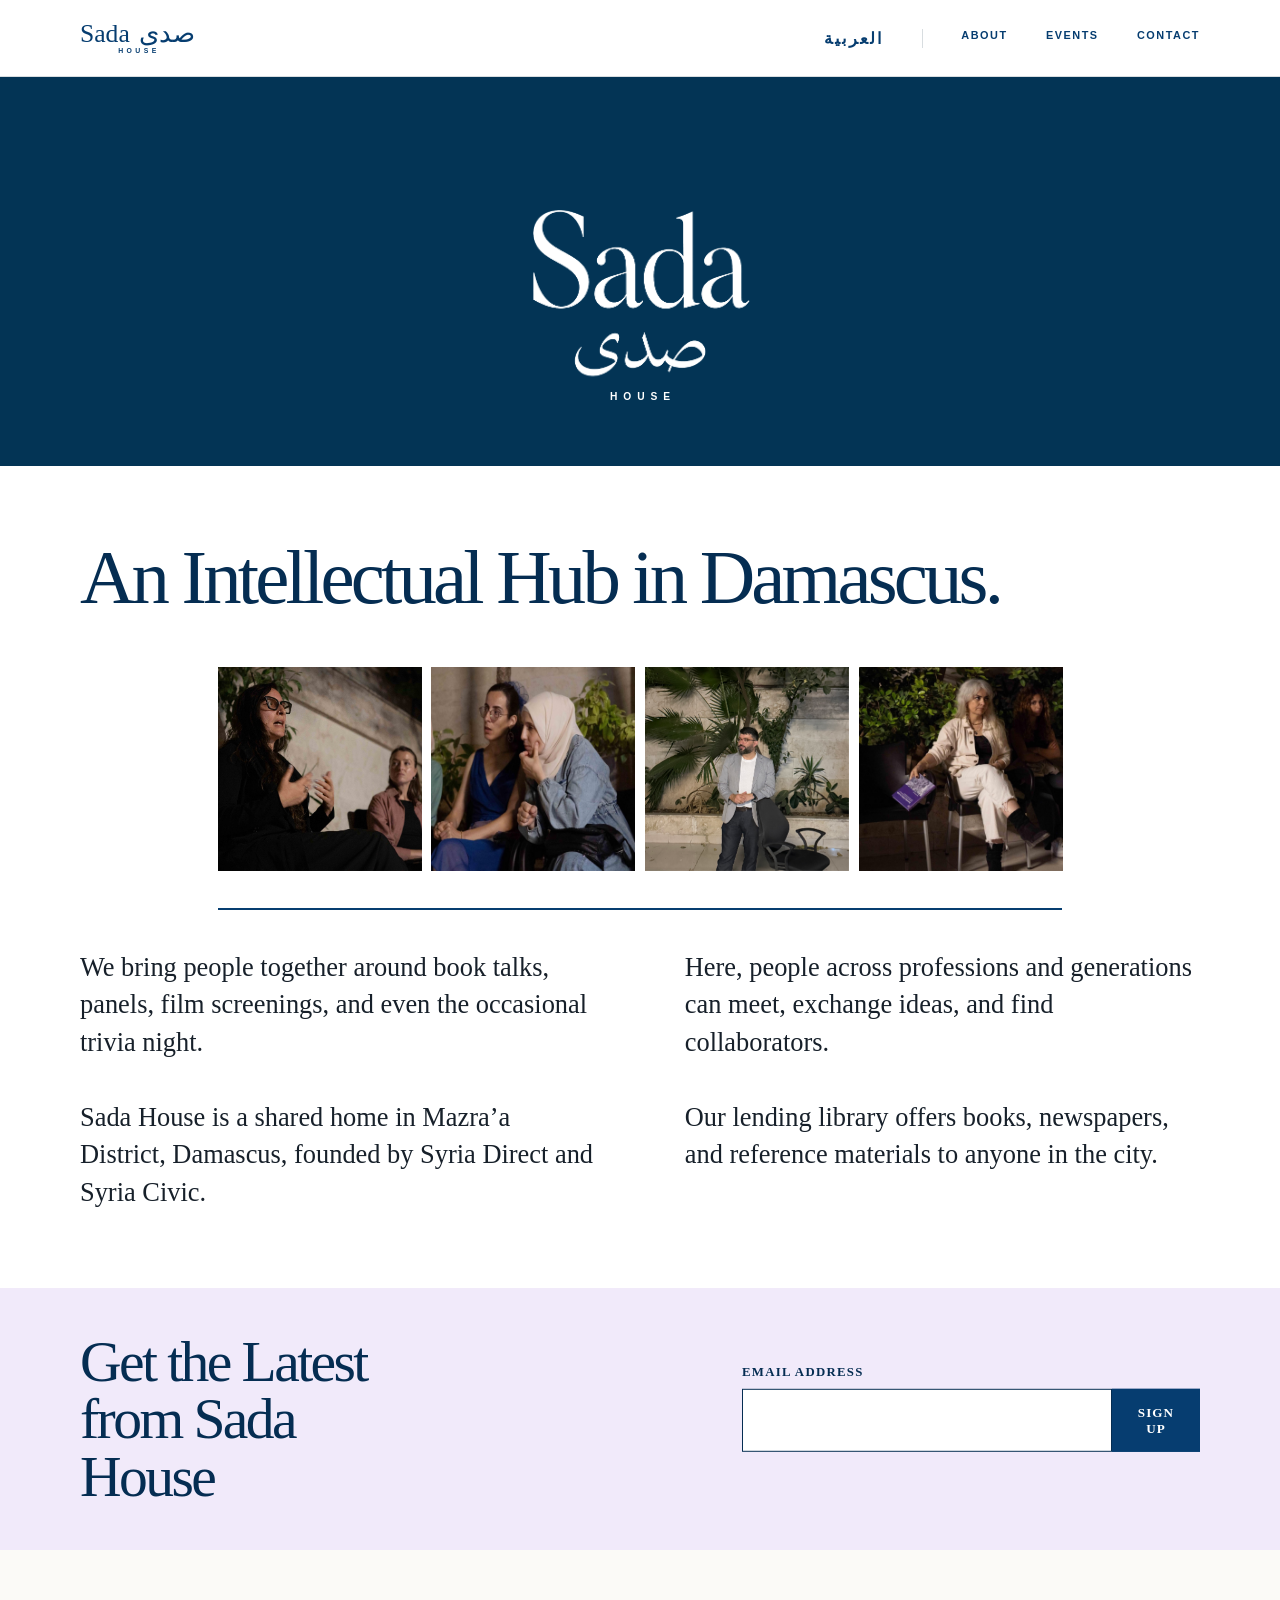
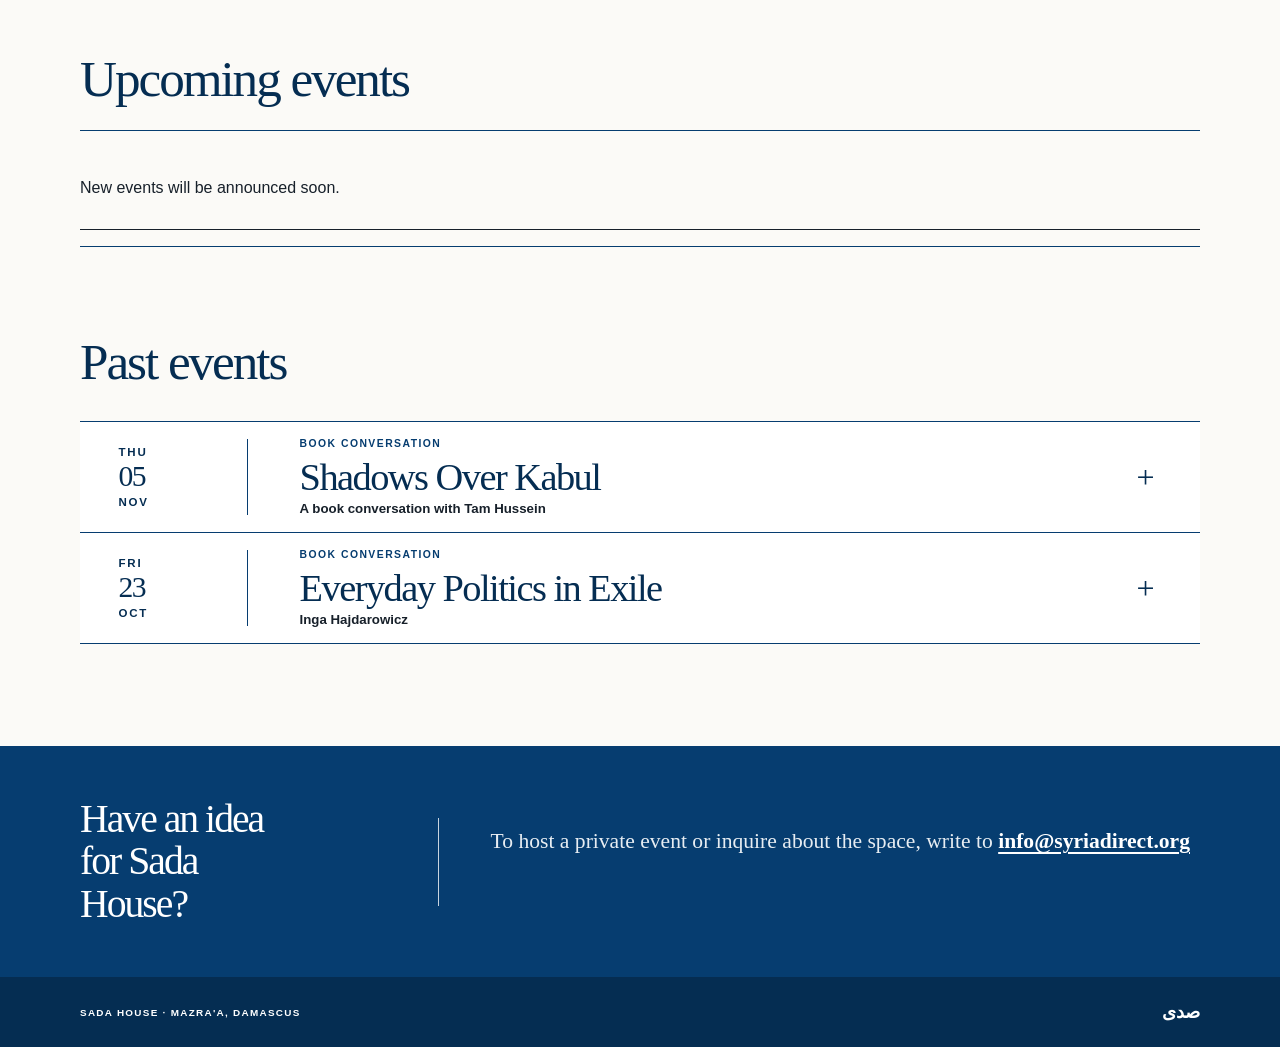
==== index.html @ ff2eebc8 "Add files via upload" ====
<!doctype html>
<html lang="en">
<head>
  <meta charset="utf-8">
  <meta name="viewport" content="width=device-width, initial-scale=1">
  <meta name="description" content="Sada House is a gathering place in Damascus for talks, books, and conversation.">
  <title>Sada House — Damascus</title>
  <link rel="alternate" hreflang="ar" href="ar.html">
  <link rel="stylesheet" href="styles.css?v=2">
</head>
<body>
  <a class="skip-link" href="#main">Skip to content</a>

  <header class="site-header">
    <div class="header-inner">
      <a class="header-brand" href="#top" aria-label="Sada House home">
        <span class="header-wordmark-latin">Sada</span>
        <span class="header-wordmark-arabic" lang="ar" dir="rtl">صدى</span>
        <span class="header-wordmark-house">House</span>
      </a>
      <nav aria-label="Primary navigation">
        <a class="language-toggle" href="ar.html" lang="ar" hreflang="ar">العربية</a>
        <a href="#about">About</a>
        <a href="#events">Events</a>
        <a href="#contact">Contact</a>
      </nav>
    </div>
  </header>

  <main id="main">
    <section class="introduction" id="top">
      <div class="page-column intro-inner">
        <img class="main-logo" src="assets/sada-house-opening-transparent.png" alt="Sada House">
        <span class="main-logo-house">House</span>
      </div>
    </section>

    <section class="about-section" id="about" aria-labelledby="about-title">
      <div class="page-column">
        <div class="about-heading">
          <h2 id="about-title">An Intellectual Hub in Damascus.</h2>
        </div>
        <figure class="photo-bulletin" aria-label="Scenes from gatherings at Sada House">
          <div class="bulletin-photo bulletin-photo-1"><img src="assets/bulletin-2.jpg" alt="A speaker in conversation at Sada House."></div>
          <div class="bulletin-photo bulletin-photo-2"><img src="assets/bulletin-4.jpg" alt="Two audience members listening at Sada House."></div>
          <div class="bulletin-photo bulletin-photo-3"><img src="assets/bulletin-1.jpg" alt="A guest speaking in the Sada House garden."></div>
          <div class="bulletin-photo bulletin-photo-4"><img src="assets/bulletin-3.jpg" alt="An audience member holding a book at Sada House."></div>
        </figure>
        <div class="about-copy">
          <p>We bring people together around book talks, panels, film screenings, and even the occasional trivia night.<br><br>Sada House is a shared home in Mazra’a District, Damascus, founded by Syria Direct and Syria Civic.</p>
          <p>Here, people across professions and generations can meet, exchange ideas, and find collaborators.<br><br>Our lending library offers books, newspapers, and reference materials to anyone in the city.</p>
        </div>
      </div>
    </section>

    <section class="updates-section" id="updates" aria-labelledby="updates-title">
      <div class="page-column updates-inner">
        <div>
          <h2 id="updates-title">Get the Latest from Sada House</h2>
        </div>
        <form class="updates-form" action="mailto:info@syriadirect.org?subject=Sada%20House%20email%20updates" method="post" enctype="text/plain">
          <label for="updates-email">Email address</label>
          <div class="updates-fields">
            <input id="updates-email" name="email" type="email" autocomplete="email" required>
            <button type="submit">Sign up</button>
          </div>
        </form>
      </div>
    </section>

    <section class="events-section" id="events" aria-labelledby="events-title">
      <div class="page-column">
        <section class="programme-group" aria-labelledby="events-title">
          <h1 id="events-title">Upcoming events</h1>
          <div id="featured-event" class="event-list" aria-live="polite"></div>
          <div class="compact-event-list" id="upcoming-events"></div>
        </section>

        <section class="programme-group past-programme" id="past-events-section" aria-labelledby="past-title">
          <div class="programme-heading-row">
            <h2 id="past-title">Past events</h2>
          </div>
          <div class="compact-event-list" id="past-events"></div>
        </section>
      </div>
    </section>

    <section class="contact-section" id="contact" aria-labelledby="contact-title">
      <div class="page-column contact-inner">
        <h2 class="contact-title" id="contact-title">Have an idea for Sada House?</h2>
        <p class="contact-copy">To host a private event or inquire about the space, write to <a href="mailto:info@syriadirect.org">info@syriadirect.org</a></p>
      </div>
    </section>
  </main>

  <footer>
    <div class="page-column footer-inner">
      <p>Sada House · Mazra'a, Damascus</p>
      <p>صدى</p>
    </div>
  </footer>

  <script src="events.js?v=4"></script>
  <script src="script.js?v=2"></script>
</body>
</html>
---- styles.css ----
:root {
  --navy: #063d70;
  --navy-dark: #052d52;
  --ink: #17202a;
  --muted: #67717a;
  --paper: #ffffff;
  --wash: #fbfaf7;
  --lavender: #f1eafa;
  --line: #d8dde0;
  --column: 1120px;
  --reading: 720px;
}

* { box-sizing: border-box; }
html { scroll-behavior: smooth; }
body {
  background: var(--paper);
  color: var(--ink);
  font-family: Arial, Helvetica, sans-serif;
  margin: 0;
}
img { display: block; max-width: 100%; }
a { color: inherit; }
.page-column, .header-inner {
  margin: 0 auto;
  max-width: var(--column);
  width: calc(100% - 3rem);
}
.skip-link {
  background: white;
  left: 1rem;
  padding: .75rem 1rem;
  position: fixed;
  top: -5rem;
  z-index: 100;
}
.skip-link:focus { top: 1rem; }

.site-header {
  background: rgba(255,255,255,.96);
  border-bottom: 1px solid var(--line);
  position: sticky;
  top: 0;
  z-index: 20;
}
.header-inner {
  align-items: center;
  display: flex;
  height: 76px;
  justify-content: space-between;
}
.header-brand {
  align-items: end;
  color: var(--navy);
  direction: ltr;
  display: grid;
  gap: .1rem .55rem;
  grid-template-columns: auto auto;
  text-decoration: none;
}
.header-brand span {
  font-family: Georgia, "Times New Roman", serif;
  font-size: 1.6rem;
  font-weight: 400;
  line-height: 1;
}
.header-brand .header-wordmark-house {
  font-family: Arial, Helvetica, sans-serif;
  font-size: .43rem;
  font-weight: 700;
  grid-column: 1 / -1;
  justify-self: center;
  letter-spacing: .5em;
  line-height: 1;
  margin-left: .5em;
  text-transform: uppercase;
}
.site-header nav { display: flex; gap: clamp(1.1rem, 3vw, 2.5rem); }
.site-header nav a {
  color: var(--navy);
  font-size: .68rem;
  font-weight: 700;
  letter-spacing: .14em;
  text-decoration: none;
  text-transform: uppercase;
}
.site-header nav a:hover {
  text-decoration: underline;
  text-underline-offset: .4em;
}
.site-header nav .language-toggle {
  border-right: 1px solid var(--line);
  font-size: 1rem;
  padding-right: clamp(1.1rem, 3vw, 2.5rem);
}

.introduction {
  background: #033455;
  padding: clamp(2.75rem, 6vw, 4.5rem) 0 clamp(2.75rem, 6vw, 4rem);
}
.intro-inner { align-items: center; display: flex; flex-direction: column; }
.main-logo {
  height: auto;
  width: clamp(240px, 30vw, 300px);
}
.main-logo-house {
  color: white;
  font-size: .64rem;
  font-weight: 700;
  letter-spacing: .58em;
  margin-left: .58em;
  margin-top: -3.65rem;
  position: relative;
  text-transform: uppercase;
}
.introduction p {
  color: white;
  font-family: Georgia, "Times New Roman", serif;
  font-size: clamp(1.05rem, 2vw, 1.25rem);
  margin: 1.5rem 0 0;
  text-align: center;
}

.events-section { background: var(--wash); padding: clamp(4rem, 8vw, 6.5rem) 0; }
.section-label {
  color: var(--navy);
  font-size: .66rem;
  font-weight: 800;
  letter-spacing: .16em;
  margin: 0 0 1rem;
  text-transform: uppercase;
}
.programme-masthead {
  align-items: end;
  border-bottom: 1px solid var(--navy);
  display: flex;
  justify-content: space-between;
  margin-bottom: clamp(2rem, 4vw, 3.5rem);
  padding-bottom: 1.35rem;
}
.programme-masthead .section-label { margin-bottom: .5rem; }
.programme-masthead h1, .about-heading h2, .contact-inner h2 {
  color: var(--navy-dark);
  font-family: Georgia, "Times New Roman", serif;
  font-size: clamp(3rem, 6vw, 5rem);
  font-weight: 400;
  letter-spacing: -.05em;
  line-height: .95;
  margin: 0;
}
.programme-masthead > p {
  color: var(--navy-dark);
  font-family: Georgia, "Times New Roman", serif;
  font-size: clamp(1rem, 2vw, 1.25rem);
  font-style: italic;
  margin: 0 0 .4rem;
}
.programme-group > h1, .programme-group > h2, .programme-heading-row h2 {
  color: var(--navy-dark);
  font-family: Georgia, "Times New Roman", serif;
  font-size: clamp(2.3rem, 4vw, 3.75rem);
  font-weight: 400;
  letter-spacing: -.04em;
  line-height: 1;
  margin: 0 0 1.6rem;
}

.updates-section {
  background: var(--lavender);
  padding: clamp(1.8rem, 3.5vw, 2.8rem) 0;
}
.updates-inner {
  align-items: center;
  display: grid;
  gap: clamp(2rem, 7vw, 6rem);
  grid-template-columns: minmax(0, 1fr) minmax(300px, .8fr);
}
.updates-form { transform: translateY(-.7rem); }
.updates-inner h2 {
  color: var(--navy-dark);
  font-family: Georgia, "Times New Roman", serif;
  font-size: clamp(2.35rem, 4.5vw, 4rem);
  font-weight: 400;
  letter-spacing: -.045em;
  line-height: 1;
  margin: 0;
  max-width: 12ch;
}
.updates-form label {
  color: var(--navy-dark);
  display: block;
  font-family: Georgia, "Times New Roman", serif;
  font-size: .8rem;
  font-weight: 700;
  letter-spacing: .1em;
  margin-bottom: .6rem;
  text-transform: uppercase;
}
.updates-fields { display: flex; }
.updates-fields input {
  background: white;
  border: 1px solid var(--navy-dark);
  border-radius: 0;
  color: var(--ink);
  font-family: Georgia, "Times New Roman", serif;
  font-size: 1.05rem;
  min-width: 0;
  padding: .9rem 1rem;
  width: 100%;
}
.updates-fields button {
  background: var(--navy);
  border: 1px solid var(--navy);
  color: white;
  cursor: pointer;
  font-family: Georgia, "Times New Roman", serif;
  font-size: .82rem;
  font-weight: 800;
  letter-spacing: .08em;
  padding: .9rem 1.2rem;
  text-transform: uppercase;
}
.updates-fields button:hover { background: var(--navy-dark); }
.updates-fields input:focus-visible,
.updates-fields button:focus-visible { outline: 3px solid white; outline-offset: 3px; }
.event-list, .compact-event-list { border-top: 1px solid var(--navy); }
.event-card {
  background: white;
  border-bottom: 1px solid var(--navy);
  outline: none;
  transition: background-color .2s ease, box-shadow .2s ease;
}
.event-summary {
  align-items: center;
  display: grid;
  gap: clamp(1.5rem, 4vw, 3.5rem);
  grid-template-columns: 130px minmax(0, 1fr) 2rem;
  padding: 1rem clamp(1rem, 3vw, 2.5rem);
}
.event-card:hover, .event-card:focus, .event-card:focus-within {
  box-shadow: inset 4px 0 0 var(--navy);
}
.event-card.tone-1:hover,
.event-card.tone-1:focus,
.event-card.tone-1:focus-within { background: #eee5fa; }
.event-card.tone-2:hover,
.event-card.tone-2:focus,
.event-card.tone-2:focus-within { background: #dceeff; }
.event-card.tone-3:hover,
.event-card.tone-3:focus,
.event-card.tone-3:focus-within { background: #eaf3ea; }
.event-card.tone-4:hover,
.event-card.tone-4:focus,
.event-card.tone-4:focus-within { background: #e9f1f8; }
.event-card.tone-5:hover,
.event-card.tone-5:focus,
.event-card.tone-5:focus-within { background: #f8e9ed; }
.event-date {
  align-items: flex-start;
  border-right: 1px solid var(--navy);
  color: var(--navy-dark);
  display: flex;
  flex-direction: column;
  justify-content: center;
  min-height: 100%;
  padding-right: 1.5rem;
  text-transform: uppercase;
}
.event-date span {
  font-size: .72rem;
  font-weight: 800;
  letter-spacing: .16em;
}
.event-date strong {
  font-family: Georgia, "Times New Roman", serif;
  font-size: clamp(2.2rem, 5vw, 4.25rem);
  font-weight: 400;
  letter-spacing: -.05em;
  line-height: 1;
  margin: .25rem 0;
}
.event-kicker {
  color: var(--navy);
  font-size: .65rem;
  font-weight: 800;
  letter-spacing: .14em;
  margin: 0 0 .55rem;
  text-transform: uppercase;
}
.compact-copy h3 {
  color: var(--navy-dark);
  font-family: Georgia, "Times New Roman", serif;
  font-size: clamp(2.25rem, 5vw, 3.9rem);
  font-weight: 400;
  letter-spacing: -.04em;
  line-height: 1;
  margin: 0;
}
.event-guest { font-size: .88rem; font-weight: 700; margin: 1rem 0 0; }
.event-description {
  font-family: Georgia, "Times New Roman", serif;
  font-size: 1.05rem;
  line-height: 1.6;
  margin: 1rem 0 0;
  max-width: 62ch;
}
.event-place {
  color: var(--muted);
  display: block;
  font-size: .63rem;
  font-weight: 800;
  letter-spacing: .13em;
  margin: 1.1rem 0 0;
  text-transform: uppercase;
}
.event-button {
  background: var(--navy);
  color: white;
  display: inline-block;
  font-size: .72rem;
  font-weight: 700;
  margin-top: 1.35rem;
  padding: .9rem 1.1rem;
  text-decoration: none;
}
.event-button:hover { background: var(--navy-dark); }
.event-cover {
  align-self: center;
  aspect-ratio: 242 / 330;
  box-shadow: 0 8px 24px rgba(5, 45, 82, .12);
  object-fit: cover;
  width: 160px;
}
.compact-event-list { margin-top: .8rem; }
.event-details {
  display: grid;
  gap: clamp(1.5rem, 4vw, 3rem);
  grid-template-columns: minmax(0, 1fr) auto;
  max-height: 0;
  opacity: 0;
  overflow: hidden;
  padding: 0 clamp(1rem, 3vw, 2.5rem) 0 calc(130px + clamp(2.5rem, 7vw, 6rem));
  transition: max-height .35s ease, opacity .25s ease, padding .35s ease;
}
.event-card:hover .event-details,
.event-card:focus .event-details,
.event-card:focus-within .event-details {
  max-height: 520px;
  opacity: 1;
  padding-bottom: 1.75rem;
}
.event-card:hover .event-expand,
.event-card:focus .event-expand,
.event-card:focus-within .event-expand { transform: rotate(45deg); }
.event-summary .event-date { min-height: 76px; }
.event-summary .event-date strong { font-size: 1.85rem; }
.compact-copy h3 { font-size: clamp(1.8rem, 3vw, 2.65rem); }
.compact-copy > p:last-child {
  font-size: .83rem;
  font-weight: 700;
  margin: .3rem 0 0;
}
.event-expand {
  color: var(--navy-dark);
  font-family: Georgia, "Times New Roman", serif;
  font-size: 2rem;
  line-height: 1;
  text-align: center;
  transition: transform .25s ease;
}
.programme-heading-row a {
  color: var(--navy-dark);
  font-size: .75rem;
  font-weight: 700;
  text-decoration: none;
}
.programme-heading-row a:hover { text-decoration: underline; text-underline-offset: .3em; }
.past-programme { margin-top: clamp(3.5rem, 7vw, 6rem); }
.programme-heading-row {
  align-items: baseline;
  display: flex;
  justify-content: space-between;
}
.programme-heading-row h2 { margin-bottom: 1.3rem; }

.about-section { padding: clamp(3rem, 6vw, 5rem) 0; }
.about-heading .section-label { font-size: .82rem; }
.about-heading h2 {
  font-size: clamp(3rem, 6vw, 5.4rem);
  margin: 0;
  max-width: none;
}
.photo-bulletin {
  border-bottom: 2px solid var(--navy);
  display: grid;
  gap: clamp(.35rem, .8vw, .75rem);
  grid-template-columns: repeat(4, minmax(0, 1fr));
  margin: clamp(2.25rem, 4vw, 3.5rem) auto 0;
  padding-bottom: clamp(1.75rem, 3vw, 2.5rem);
  width: min(86%, 66vw);
}
.bulletin-photo {
  opacity: 0;
  transform: translateY(44px) scale(.96);
  width: auto;
}
.bulletin-photo img {
  aspect-ratio: 1 / 1;
  display: block;
  height: 100%;
  object-fit: cover;
  width: 100%;
}
.bulletin-photo-1 img { object-position: center 42%; }
.bulletin-photo-3 img { object-position: center 35%; }
.photo-bulletin.is-visible .bulletin-photo {
  animation: bulletin-pin-in .72s cubic-bezier(.2, .8, .2, 1) forwards;
}
.photo-bulletin.is-visible .bulletin-photo-2 { animation-delay: .38s; }
.photo-bulletin.is-visible .bulletin-photo-3 { animation-delay: .76s; }
.photo-bulletin.is-visible .bulletin-photo-4 { animation-delay: 1.14s; }
@keyframes bulletin-pin-in {
  0% { opacity: 0; transform: translateY(44px) scale(.96); }
  72% { opacity: 1; transform: translateY(-5px) scale(1.015); }
  100% { opacity: 1; transform: translateY(0) scale(1); }
}
.about-copy {
  display: grid;
  gap: clamp(2rem, 7vw, 7rem);
  grid-template-columns: repeat(2, minmax(0, 1fr));
}
.about-copy > p:not(.section-label) {
  font-family: Georgia, "Times New Roman", serif;
  font-size: clamp(1.2rem, 2.2vw, 1.65rem);
  line-height: 1.42;
  margin: clamp(1.75rem, 3vw, 2.5rem) 0 0;
}

.contact-section {
  background: var(--navy);
  color: white;
  padding: clamp(2rem, 4vw, 3.25rem) 0;
}
.contact-inner {
  align-items: center;
  display: grid;
  gap: 0;
  grid-template-columns: minmax(220px, 32%) minmax(0, 1fr);
  max-width: var(--column);
}
.contact-inner .contact-title {
  color: white;
  font-family: Georgia, "Times New Roman", serif;
  font-size: clamp(1.75rem, 3.1vw, 2.65rem);
  font-weight: 400;
  line-height: 1.08;
  margin: 0;
  max-width: 12ch;
  padding-right: clamp(1.5rem, 4vw, 3.5rem);
}
.contact-copy {
  border-left: 1px solid rgba(255, 255, 255, .78);
  color: #e7edf2;
  font-family: Georgia, "Times New Roman", serif;
  font-size: clamp(1.05rem, 2vw, 1.35rem);
  line-height: 1.45;
  margin: 0;
  min-height: 5.5rem;
  padding: .5rem 0 .5rem clamp(1.5rem, 4vw, 3.5rem);
}
.contact-copy a { color: white; font-weight: 700; text-underline-offset: .2em; }

footer { background: var(--navy-dark); color: white; padding: 1.5rem 0; }
.footer-inner {
  align-items: center;
  display: flex;
  justify-content: space-between;
}
.footer-inner p {
  font-size: .62rem;
  font-weight: 700;
  letter-spacing: .13em;
  margin: 0;
  text-transform: uppercase;
}
.footer-inner p:last-child {
  font-family: Georgia, "Times New Roman", serif;
  font-size: 1.15rem;
  letter-spacing: 0;
  text-transform: none;
}
.empty-state { border-bottom: 1px solid; padding: 2rem 0; }

@media (max-width: 640px) {
  .page-column, .header-inner { width: calc(100% - 2.25rem); }
  .header-inner { height: 68px; }
  .header-brand { gap: .08rem .35rem; }
  .header-brand span { font-size: 1.25rem; }
  .header-brand .header-wordmark-house { font-size: .36rem; }
  .site-header nav { gap: 1rem; }
  .site-header nav .language-toggle { padding-right: 1rem; }
  .introduction { padding-top: 2.75rem; }
  .photo-bulletin {
    gap: .35rem;
    grid-template-columns: repeat(2, minmax(0, 1fr));
    width: 86%;
    padding-bottom: 1.25rem;
  }
  .about-heading h2 { font-size: clamp(2.65rem, 13vw, 4rem); }
  .about-copy { gap: 0; grid-template-columns: 1fr; }
  .programme-masthead { align-items: flex-start; flex-direction: column; gap: 1rem; }
  .programme-masthead > p { max-width: 19rem; }
  .event-summary { gap: 1rem; grid-template-columns: 76px minmax(0, 1fr) 1.5rem; padding-left: .25rem; padding-right: .25rem; }
  .event-summary .event-date { padding-right: .8rem; }
  .event-details { grid-template-columns: 1fr; padding-left: calc(76px + 1.25rem); padding-right: .25rem; }
  .event-card:hover .event-details,
  .event-card:focus .event-details,
  .event-card:focus-within .event-details { padding-bottom: 1.35rem; }
  .event-cover { grid-row: 1; justify-self: start; width: 130px; }
  .programme-heading-row { align-items: flex-end; }
  .updates-inner { align-items: start; grid-template-columns: 1fr; }
  .updates-form { transform: none; width: 100%; }
  .updates-fields { flex-direction: column; gap: .7rem; }
  .updates-fields button { width: 100%; }
  .contact-inner { grid-template-columns: 1fr; }
  .contact-title { max-width: 13ch; padding: 0 0 1.25rem; }
  .contact-copy {
    border-left: 0;
    border-top: 1px solid rgba(255, 255, 255, .78);
    min-height: 0;
    padding: 1.25rem 0 0;
  }
}

@media (prefers-reduced-motion: reduce) {
  .bulletin-photo {
    animation: none !important;
    opacity: 1;
    transform: none;
  }
}

[dir="rtl"] body { text-align: right; }
[dir="rtl"] .site-header nav { direction: ltr; }
[dir="rtl"] .site-header nav a { direction: rtl; }
[dir="rtl"] .event-date {
  border-left: 1px solid var(--navy);
  border-right: 0;
  padding-left: 1.5rem;
  padding-right: 0;
}
[dir="rtl"] .event-details {
  padding-left: clamp(1rem, 3vw, 2.5rem);
  padding-right: calc(130px + clamp(2.5rem, 7vw, 6rem));
}
[dir="rtl"] .updates-fields { direction: rtl; }
[dir="rtl"] .updates-fields input { direction: ltr; text-align: left; }
[dir="rtl"] .contact-title { padding-left: clamp(1.5rem, 4vw, 3.5rem); padding-right: 0; }
[dir="rtl"] .contact-copy {
  border-left: 0;
  border-right: 1px solid rgba(255, 255, 255, .78);
  padding-left: 0;
  padding-right: clamp(1.5rem, 4vw, 3.5rem);
}
@media (max-width: 640px) {
  [dir="rtl"] .event-summary .event-date { padding-left: .8rem; padding-right: 0; }
  [dir="rtl"] .event-details { padding-left: .25rem; padding-right: calc(76px + 1.25rem); }
  [dir="rtl"] .contact-title { padding: 0 0 1.25rem; }
  [dir="rtl"] .contact-copy {
    border-right: 0;
    border-top: 1px solid rgba(255, 255, 255, .78);
    padding: 1.25rem 0 0;
  }
}

@media (prefers-reduced-motion: reduce) { html { scroll-behavior: auto; } }
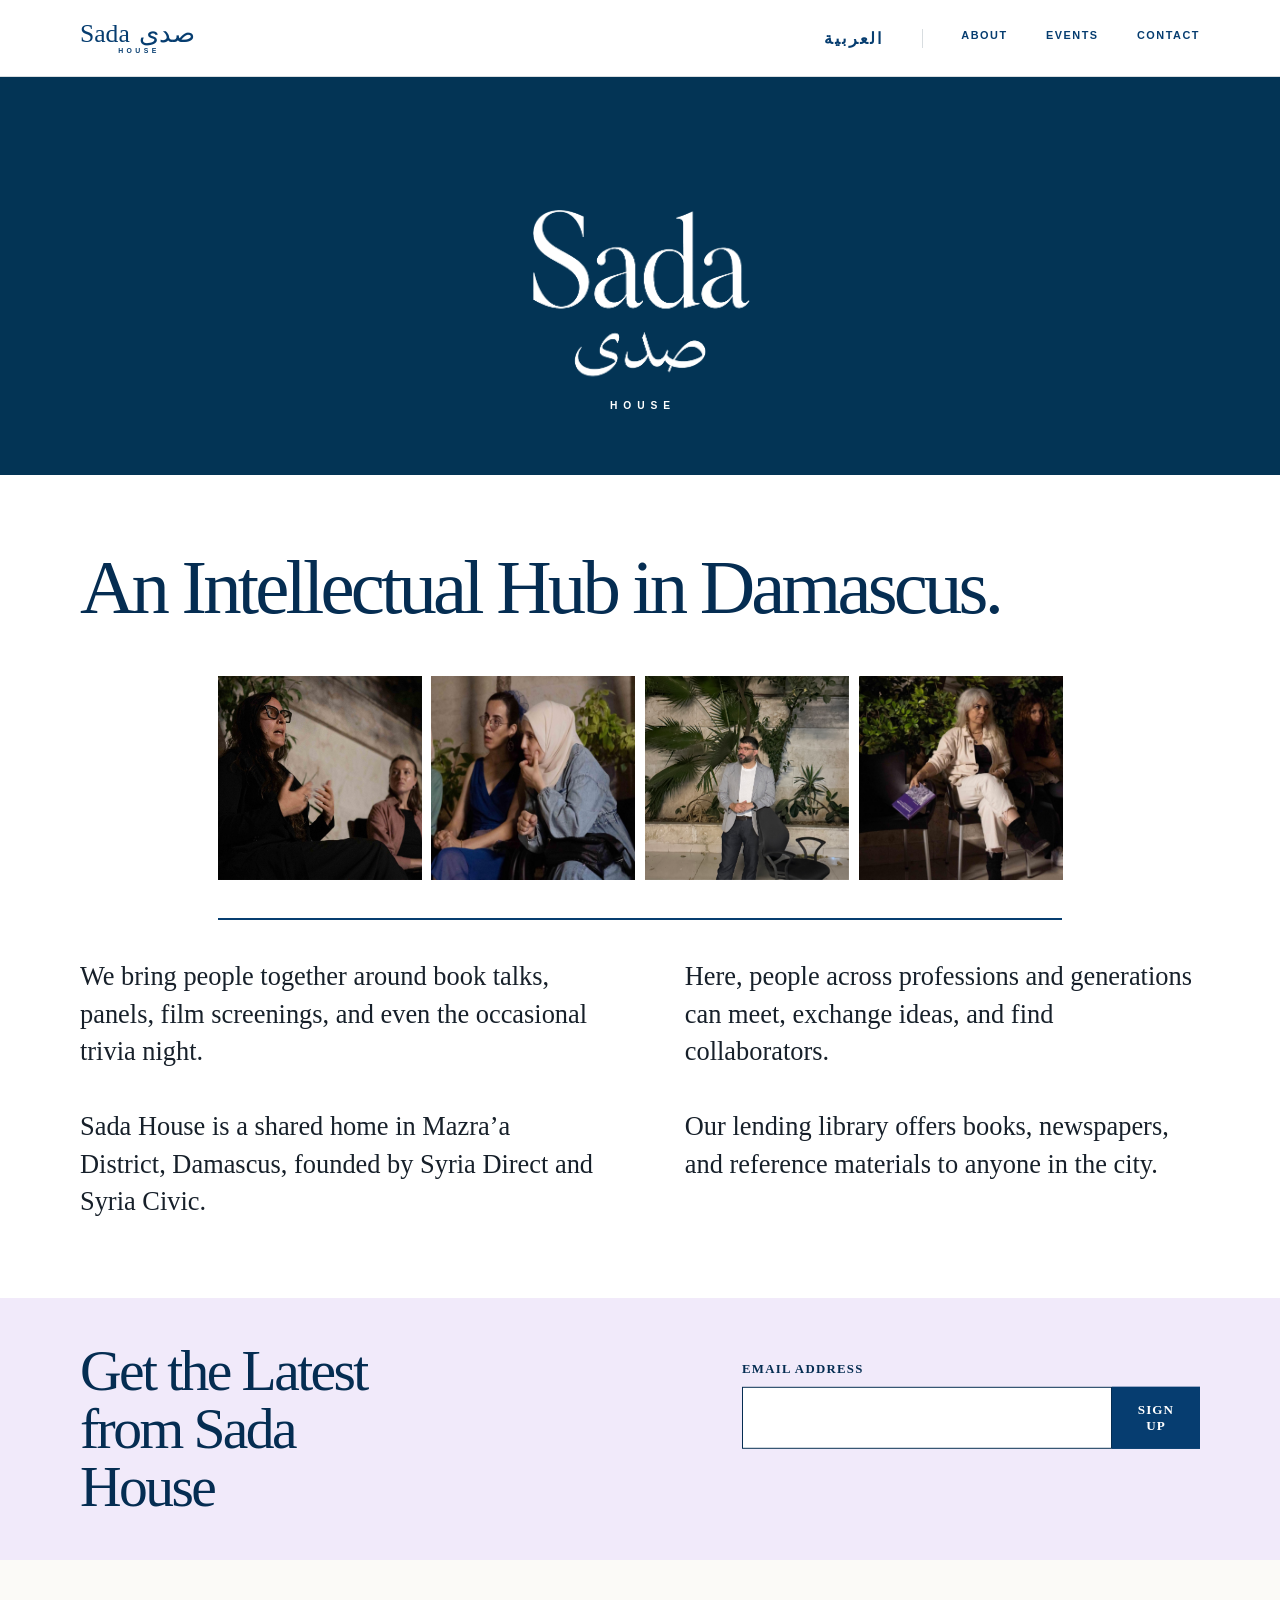
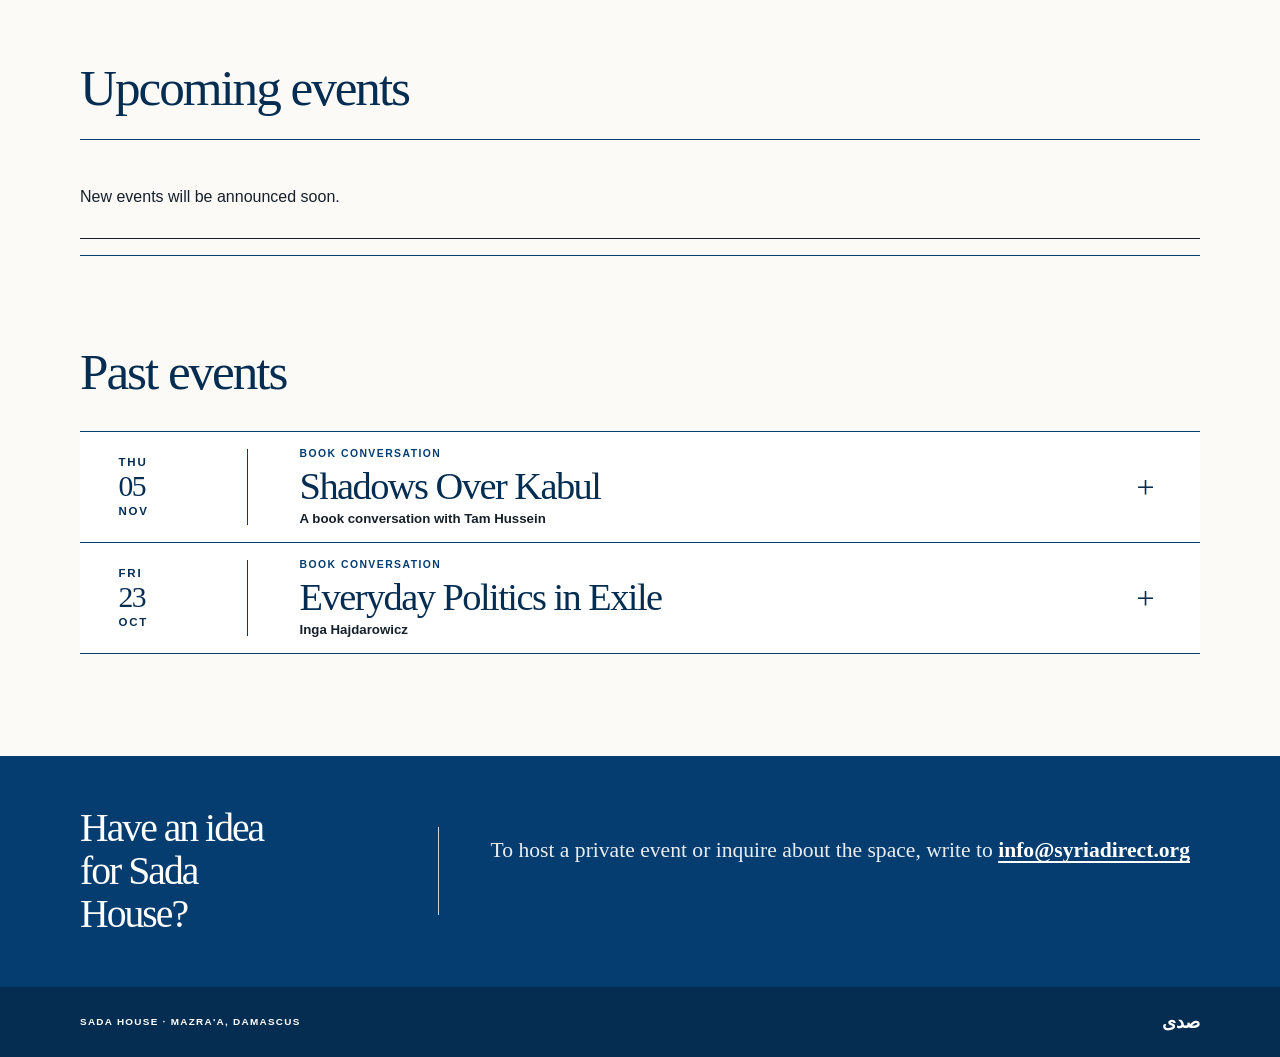
==== commit 24b1afd5: "Add files via upload" ====
--- a/index.html
+++ b/index.html
@@ -6,7 +6,7 @@
   <meta name="description" content="Sada House is a gathering place in Damascus for talks, books, and conversation.">
   <title>Sada House — Damascus</title>
   <link rel="alternate" hreflang="ar" href="ar.html">
-  <link rel="stylesheet" href="styles.css?v=2">
+  <link rel="stylesheet" href="styles.css?v=4">
 </head>
 <body>
   <a class="skip-link" href="#main">Skip to content</a>
@@ -58,12 +58,15 @@
         <div>
           <h2 id="updates-title">Get the Latest from Sada House</h2>
         </div>
-        <form class="updates-form" action="mailto:info@syriadirect.org?subject=Sada%20House%20email%20updates" method="post" enctype="text/plain">
+        <form class="updates-form" action="https://formspree.io/f/mrppvkvp" method="post">
           <label for="updates-email">Email address</label>
+          <input class="form-honeypot" name="_gotcha" type="text" tabindex="-1" autocomplete="off" aria-hidden="true">
+          <input name="source" type="hidden" value="Sada House English site">
           <div class="updates-fields">
             <input id="updates-email" name="email" type="email" autocomplete="email" required>
             <button type="submit">Sign up</button>
           </div>
+          <p class="updates-status" role="status" aria-live="polite"></p>
         </form>
       </div>
     </section>
@@ -101,6 +104,6 @@
   </footer>
 
   <script src="events.js?v=4"></script>
-  <script src="script.js?v=2"></script>
+  <script src="script.js?v=4"></script>
 </body>
 </html>
--- a/styles.css
+++ b/styles.css
@@ -83,6 +83,7 @@
   letter-spacing: .14em;
   text-decoration: none;
   text-transform: uppercase;
+  white-space: nowrap;
 }
 .site-header nav a:hover {
   text-decoration: underline;
@@ -109,7 +110,7 @@
   font-weight: 700;
   letter-spacing: .58em;
   margin-left: .58em;
-  margin-top: -3.65rem;
+  margin-top: -3.05rem;
   position: relative;
   text-transform: uppercase;
 }
@@ -221,8 +222,19 @@
   text-transform: uppercase;
 }
 .updates-fields button:hover { background: var(--navy-dark); }
+.updates-fields button:disabled { cursor: wait; opacity: .72; }
 .updates-fields input:focus-visible,
 .updates-fields button:focus-visible { outline: 3px solid white; outline-offset: 3px; }
+.form-honeypot { display: none !important; }
+.updates-status {
+  color: var(--navy-dark);
+  font-size: .78rem;
+  font-weight: 700;
+  line-height: 1.35;
+  margin: .65rem 0 0;
+  min-height: 1.1em;
+}
+.updates-status[data-state="error"] { color: #8c2530; }
 .event-list, .compact-event-list { border-top: 1px solid var(--navy); }
 .event-card {
   background: white;
@@ -492,14 +504,17 @@
 .empty-state { border-bottom: 1px solid; padding: 2rem 0; }
 
 @media (max-width: 640px) {
-  .page-column, .header-inner { width: calc(100% - 2.25rem); }
-  .header-inner { height: 68px; }
-  .header-brand { gap: .08rem .35rem; }
-  .header-brand span { font-size: 1.25rem; }
-  .header-brand .header-wordmark-house { font-size: .36rem; }
-  .site-header nav { gap: 1rem; }
-  .site-header nav .language-toggle { padding-right: 1rem; }
+  .page-column { width: calc(100% - 2.25rem); }
+  .header-inner { height: 62px; width: calc(100% - 1.25rem); }
+  .header-brand { gap: .06rem .28rem; }
+  .header-brand span { font-size: 1.08rem; }
+  .header-brand .header-wordmark-house { font-size: .3rem; }
+  .site-header nav { gap: .62rem; }
+  .site-header nav a { font-size: .58rem; letter-spacing: .1em; }
+  .site-header nav .language-toggle { font-size: .8rem; padding-right: .62rem; }
+  .site-header nav a[href="#contact"] { display: none; }
   .introduction { padding-top: 2.75rem; }
+  .main-logo-house { margin-top: -2.65rem; }
   .photo-bulletin {
     gap: .35rem;
     grid-template-columns: repeat(2, minmax(0, 1fr));
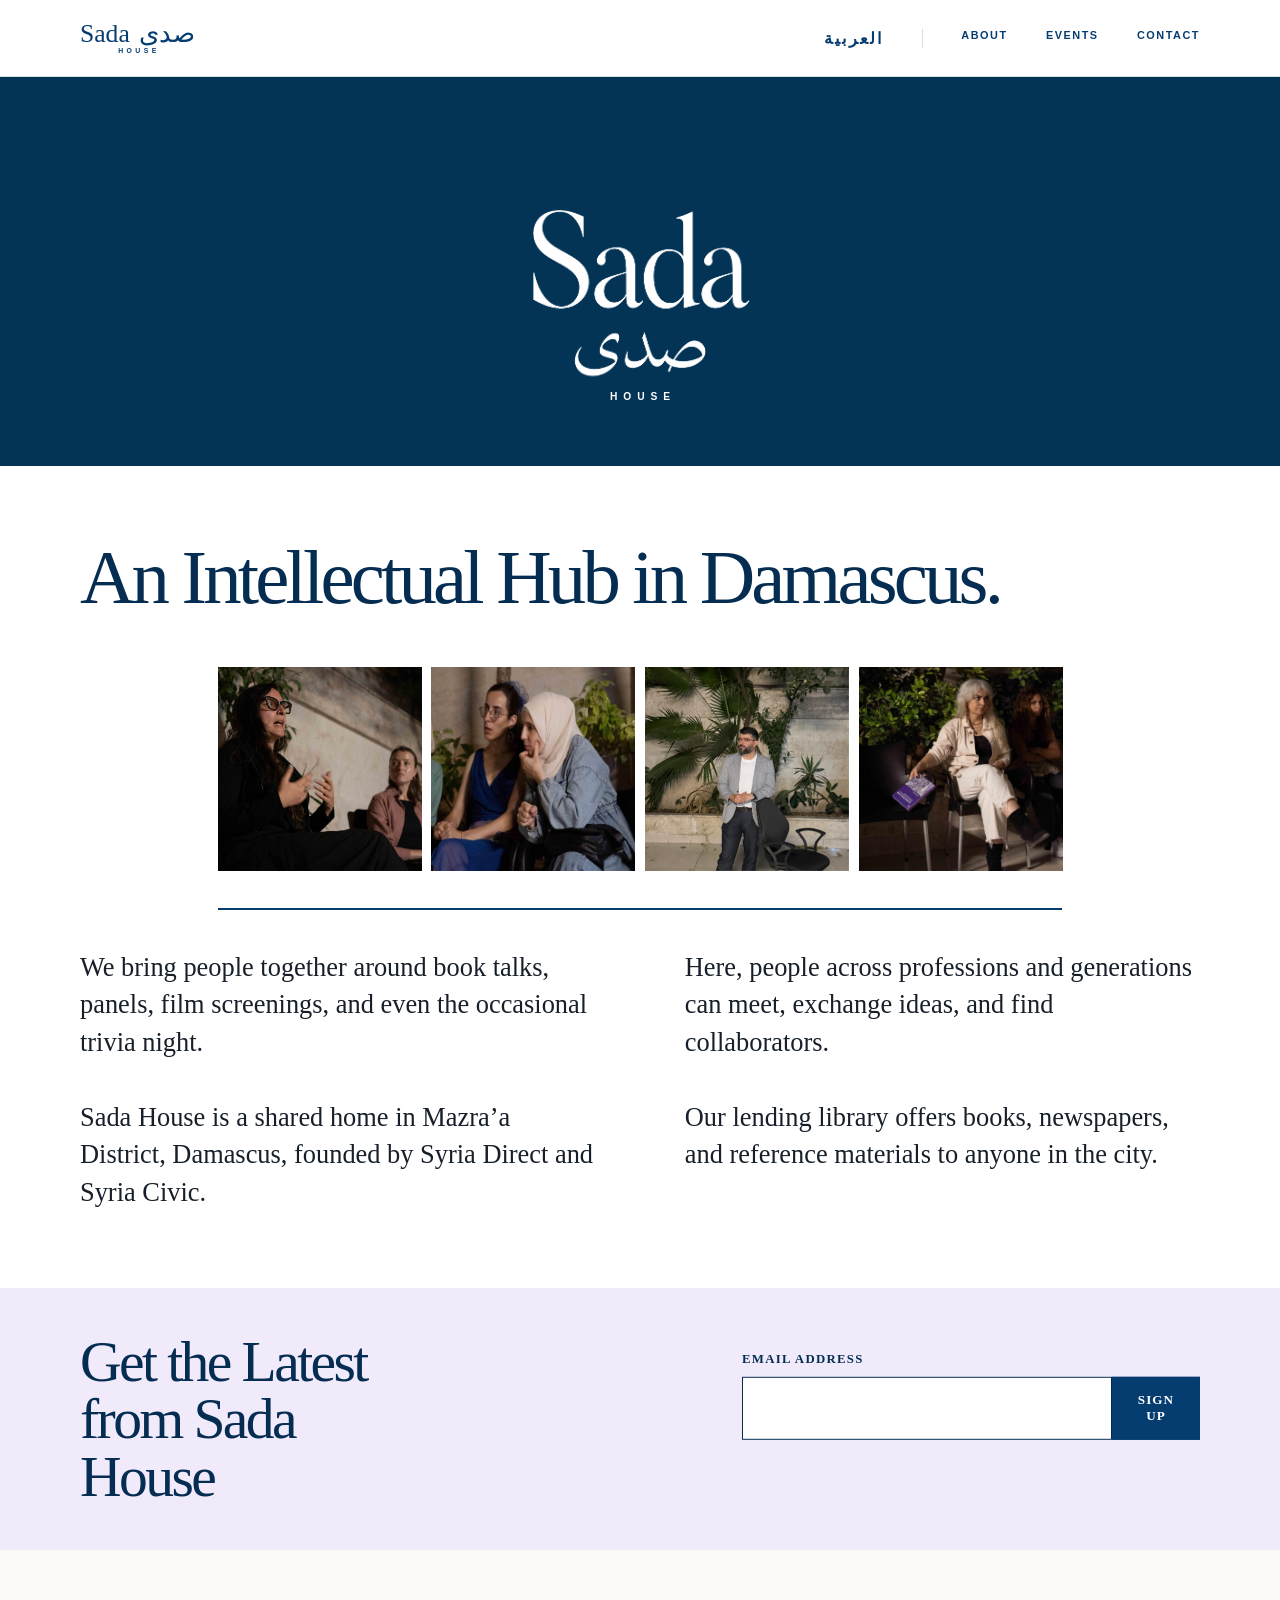
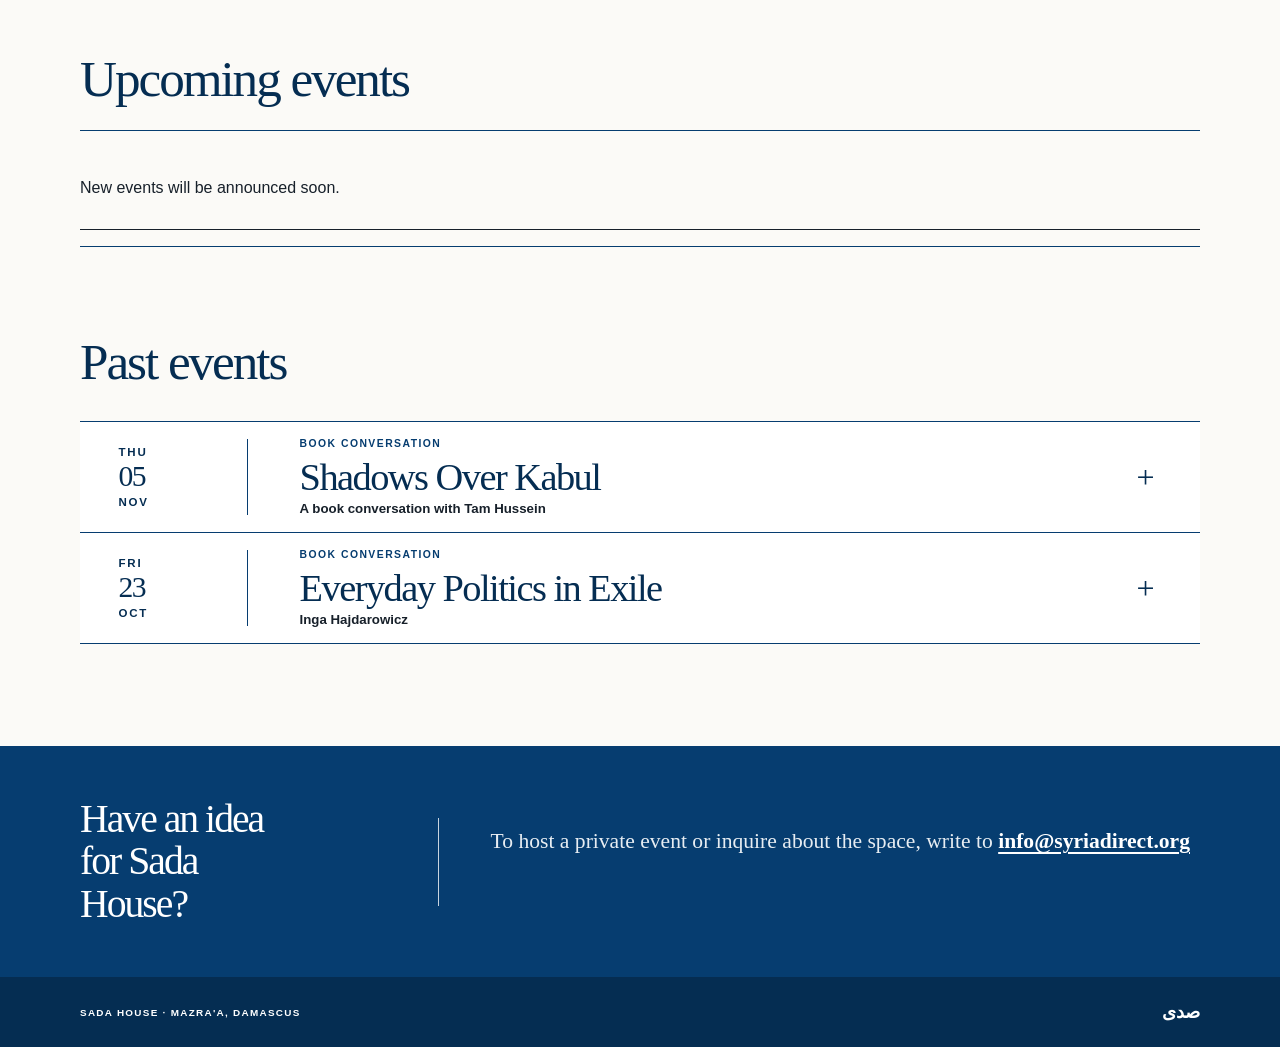
==== commit 6999ac13: "Add files via upload" ====
--- a/index.html
+++ b/index.html
@@ -6,7 +6,7 @@
   <meta name="description" content="Sada House is a gathering place in Damascus for talks, books, and conversation.">
   <title>Sada House — Damascus</title>
   <link rel="alternate" hreflang="ar" href="ar.html">
-  <link rel="stylesheet" href="styles.css?v=4">
+  <link rel="stylesheet" href="styles.css?v=6">
 </head>
 <body>
   <a class="skip-link" href="#main">Skip to content</a>
--- a/styles.css
+++ b/styles.css
@@ -110,7 +110,7 @@
   font-weight: 700;
   letter-spacing: .58em;
   margin-left: .58em;
-  margin-top: -3.05rem;
+  margin-top: -3.65rem;
   position: relative;
   text-transform: uppercase;
 }
@@ -505,16 +505,28 @@
 
 @media (max-width: 640px) {
   .page-column { width: calc(100% - 2.25rem); }
-  .header-inner { height: 62px; width: calc(100% - 1.25rem); }
-  .header-brand { gap: .06rem .28rem; }
+  .header-inner {
+    flex-direction: column;
+    gap: .55rem;
+    height: auto;
+    padding: .6rem 0 .55rem;
+    width: calc(100% - 1.25rem);
+  }
+  .header-brand { gap: .2rem .28rem; }
   .header-brand span { font-size: 1.08rem; }
   .header-brand .header-wordmark-house { font-size: .3rem; }
-  .site-header nav { gap: .62rem; }
+  .site-header nav {
+    border-top: 1px solid var(--line);
+    gap: 1.25rem;
+    justify-content: center;
+    padding-top: .5rem;
+    width: 100%;
+  }
   .site-header nav a { font-size: .58rem; letter-spacing: .1em; }
-  .site-header nav .language-toggle { font-size: .8rem; padding-right: .62rem; }
+  .site-header nav .language-toggle { font-size: .8rem; padding-right: 1.25rem; }
   .site-header nav a[href="#contact"] { display: none; }
   .introduction { padding-top: 2.75rem; }
-  .main-logo-house { margin-top: -2.65rem; }
+  .main-logo-house { margin-top: -2rem; }
   .photo-bulletin {
     gap: .35rem;
     grid-template-columns: repeat(2, minmax(0, 1fr));
